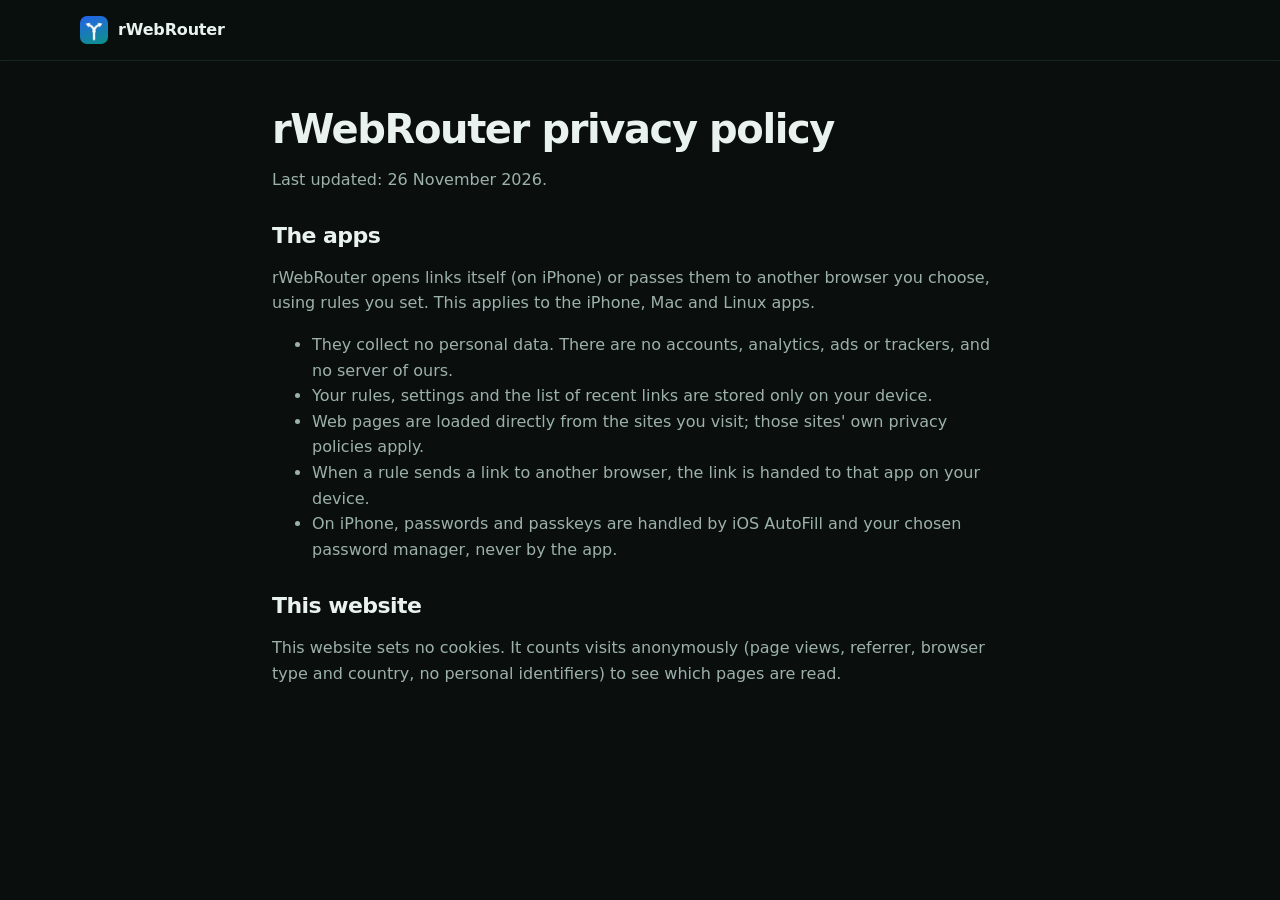
==== privacy.html @ 3b2ba9d4 "site: webrouter.radut.dev e70cd73" ====
<!doctype html>
<html lang="en">
<head>
<meta charset="utf-8">
<meta name="viewport" content="width=device-width, initial-scale=1">
<title>rWebRouter · privacy policy</title>
<link rel="canonical" href="https://webrouter.radut.dev/privacy.html">
<meta name="color-scheme" content="dark light">
<link rel="icon" href="favicon.png" type="image/png">
<link rel="stylesheet" href="style.css?v=3">
<script>try{var t=localStorage.getItem("theme");if(t==="light"||t==="dark")document.documentElement.dataset.theme=t}catch(e){}</script>
<style>.doc{max-width:46rem;padding:48px 0 64px}.doc h1{font-size:clamp(28px,4vw,40px);margin:0 0 8px}.doc h2{font-size:22px;margin:32px 0 8px}.doc p,.doc li{color:var(--muted)}</style>
<script defer src="https://cloud.umami.is/script.js" data-website-id="c5b8f3b9-dc89-4e42-afc2-06ee72310179"></script></head>
<body>
<header class="top"><div class="wrap"><a class="brand" href="./"><img src="media/icon.png" alt="" width="28" height="28">rWebRouter</a></div></header>
<main class="wrap doc">
<h1>rWebRouter privacy policy</h1>
<p>Last updated: 26 November 2026.</p>

<h2>The apps</h2>
<p>rWebRouter opens links itself (on iPhone) or passes them to another browser you choose, using rules you set. This
applies to the iPhone, Mac and Linux apps.</p>
<ul>
<li>They collect no personal data. There are no accounts, analytics, ads or trackers, and no server of ours.</li>
<li>Your rules, settings and the list of recent links are stored only on your device.</li>
<li>Web pages are loaded directly from the sites you visit; those sites' own privacy policies apply.</li>
<li>When a rule sends a link to another browser, the link is handed to that app on your device.</li>
<li>On iPhone, passwords and passkeys are handled by iOS AutoFill and your chosen password manager, never by the app.</li>
</ul>

<h2>This website</h2>
<p>This website sets no cookies. It counts visits anonymously (page views, referrer, browser type and country, no
personal identifiers) to see which pages are read.</p>

</main>
</body>
</html>
---- style.css ----
/* rWebRouter product page. No external fonts or trackers besides the analytics tag: system font stacks only. */
:root {
  --bg: #0a0f0e;
  --bg-2: #0f1716;
  --card: #141e1c;
  --line: #24332f;
  --text: #e9f2ef;
  --muted: #9db1ab;
  --accent: #2fd3a0;
  --accent-2: #3aa8ff;
  --warn: #ffb648;
  --code-bg: #0c1312;
  --shadow: 0 24px 70px rgb(0 0 0 / 50%);
  --glow: radial-gradient(55% 55% at 50% 0%, rgb(47 211 160 / 22%), transparent 70%);
  --radius: 16px;
  --sans: system-ui, -apple-system, "Segoe UI", Roboto, Ubuntu, Cantarell, "Noto Sans", sans-serif;
  --mono: ui-monospace, "SF Mono", "JetBrains Mono", "Cascadia Code", Menlo, Consolas, "DejaVu Sans Mono", monospace;
  color-scheme: dark;
}
:root[data-theme="light"] {
  --bg: #fafcfb;
  --bg-2: #f0f5f3;
  --card: #ffffff;
  --line: #dbe6e2;
  --text: #11201c;
  --muted: #566b65;
  --accent: #0d9b72;
  --accent-2: #1f78d1;
  --warn: #a8610a;
  --code-bg: #f2f7f5;
  --shadow: 0 18px 50px rgb(10 60 45 / 14%);
  --glow: radial-gradient(55% 55% at 50% 0%, rgb(13 155 114 / 14%), transparent 70%);
  color-scheme: light;
}

* { box-sizing: border-box; }
html { scroll-behavior: smooth; }
@media (prefers-reduced-motion: reduce) { html { scroll-behavior: auto; } }
body { margin: 0; background: var(--bg); color: var(--text); font: 16px/1.6 var(--sans); -webkit-font-smoothing: antialiased; }
a { color: var(--accent); text-decoration: none; }
a:hover { text-decoration: underline; }
img, video { max-width: 100%; display: block; }
code, kbd, pre { font-family: var(--mono); }
code { font-size: .92em; background: var(--code-bg); border: 1px solid var(--line); border-radius: 6px; padding: 1px 6px; }
.wrap { width: min(1120px, 100% - 32px); margin-inline: auto; }

/* Header */
.top {
  position: sticky; top: 0; z-index: 10;
  backdrop-filter: saturate(160%) blur(14px);
  background: color-mix(in srgb, var(--bg) 80%, transparent);
  border-bottom: 1px solid color-mix(in srgb, var(--line) 60%, transparent);
}
.top .wrap { display: flex; align-items: center; gap: 20px; height: 60px; }
.brand { display: flex; align-items: center; gap: 10px; color: var(--text); font-weight: 700; letter-spacing: -0.01em; }
.brand img { width: 28px; height: 28px; border-radius: 7px; }
.brand:hover { text-decoration: none; }
.nav { display: flex; gap: 20px; margin-left: auto; font-size: 15px; }
.nav a { color: var(--muted); }
.nav a:hover { color: var(--text); text-decoration: none; }
.theme {
  border: 1px solid var(--line); background: var(--card); color: var(--text);
  width: 36px; height: 36px; border-radius: 10px; cursor: pointer; font-size: 16px; line-height: 1;
}
.top .btn.small { white-space: nowrap; }
@media (max-width: 820px) { .nav { display: none; } .theme { margin-left: auto; } }

/* Buttons */
.btn {
  display: inline-flex; align-items: center; gap: 8px; padding: 12px 20px; border-radius: 12px;
  font-weight: 600; border: 1px solid var(--line); color: var(--text); background: var(--card); font-size: 16px;
  font-family: inherit; line-height: 1.3;
}
.btn:hover { text-decoration: none; border-color: var(--accent); }
.btn.primary { background: linear-gradient(135deg, var(--accent), var(--accent-2)); border: 0; color: #04130e; }
.btn.small { padding: 7px 12px; border-radius: 10px; font-size: 14px; }
.btn[disabled], .btn.disabled { opacity: .62; cursor: not-allowed; border-style: dashed; }
.btn[disabled]:hover { border-color: var(--line); }
.btn svg { width: 18px; height: 18px; fill: currentColor; flex: none; }

/* Hero */
.hero { position: relative; padding: 84px 0 32px; text-align: center; overflow: hidden; }
.hero::before { content: ""; position: absolute; inset: 0; background: var(--glow); pointer-events: none; }
.hero .wrap { position: relative; }
.eyebrow {
  display: inline-flex; gap: 8px; align-items: center; padding: 6px 12px; border-radius: 999px;
  border: 1px solid var(--line); background: var(--card); color: var(--muted); font-size: 13px;
}
.eyebrow b { color: var(--accent); font-weight: 600; }
h1 { margin: 22px auto 16px; max-width: 860px; font-size: clamp(34px, 5.6vw, 62px); line-height: 1.04; letter-spacing: -0.035em; }
h1 span { background: linear-gradient(90deg, var(--accent), var(--accent-2)); -webkit-background-clip: text; background-clip: text; color: transparent; }
.lede { max-width: 680px; margin: 0 auto; color: var(--muted); font-size: clamp(17px, 2.2vw, 20px); }
.cta { display: flex; gap: 12px; justify-content: center; flex-wrap: wrap; margin: 30px 0 12px; }
.platforms { color: var(--muted); font-size: 14px; margin: 6px 0 0; }

/* Product visual + feature tabs */
.stage { margin-top: 48px; }
.stage-media { position: relative; max-width: 940px; margin: 0 auto; }
.stage-media figure { margin: 0; }
.stage-media figure[hidden] { display: none; }
.stage-media figcaption { color: var(--muted); font-size: 14px; margin-top: 14px; }
.window { border-radius: 12px; overflow: hidden; background: #1d1d1f; box-shadow: var(--shadow), 0 0 0 1px var(--line); }
.window img, .window video { width: 100%; height: auto; }
.window.narrow { max-width: 560px; margin: 0 auto; }
.window.menu { max-width: 340px; margin: 0 auto; border-radius: 10px; }
.feature-tabs { display: flex; flex-wrap: wrap; justify-content: center; gap: 6px; margin: 24px auto 0; padding: 5px;
  border: 1px solid var(--line); background: var(--card); border-radius: 14px; width: fit-content; max-width: 100%; }
.feature-tabs button, .tabs button {
  border: 0; background: transparent; color: var(--muted); padding: 8px 14px; border-radius: 10px;
  font: inherit; font-size: 15px; cursor: pointer;
}
.feature-tabs button[aria-selected="true"], .tabs button[aria-selected="true"] { background: var(--accent); color: #04130e; font-weight: 600; }
[role="tabpanel"][hidden] { display: none; }

/* Sections */
section { padding: 80px 0; }
section.alt { background: var(--bg-2); border-block: 1px solid var(--line); }
section[id] { scroll-margin-top: 64px; }
h2 { font-size: clamp(28px, 4vw, 42px); letter-spacing: -0.025em; line-height: 1.12; margin: 0 0 12px; }
h3 { font-size: 20px; margin: 0 0 6px; letter-spacing: -0.01em; }
.kicker { color: var(--accent); font-weight: 600; font-size: 13px; letter-spacing: 0.08em; text-transform: uppercase; margin: 0 0 8px; }
.section-head { max-width: 740px; margin-bottom: 36px; }
.section-head p { color: var(--muted); font-size: 18px; margin: 0; }

.grid { display: grid; grid-template-columns: repeat(auto-fit, minmax(min(100%, 240px), 1fr)); gap: 16px; }
.card { background: var(--card); border: 1px solid var(--line); border-radius: var(--radius); padding: 22px; }
.card p { color: var(--muted); margin: 0; font-size: 15px; }
.card .num { display: inline-grid; place-items: center; width: 30px; height: 30px; border-radius: 9px; margin-bottom: 12px;
  background: color-mix(in srgb, var(--accent) 18%, transparent); color: var(--accent); font-weight: 700; }

/* Rule flow */
.flow { display: grid; grid-template-columns: 1.1fr 1fr; gap: 40px; align-items: start; margin-top: 40px; }
@media (max-width: 860px) { .flow { grid-template-columns: 1fr; } }
.rules { list-style: none; margin: 0; padding: 0; border: 1px solid var(--line); border-radius: var(--radius); background: var(--card); overflow: hidden; }
.rules li { display: grid; grid-template-columns: 28px 1fr auto; gap: 12px; padding: 14px 16px; border-bottom: 1px solid var(--line); align-items: center; }
.rules li:last-child { border-bottom: 0; }
.rules .n { color: var(--muted); font-family: var(--mono); font-size: 13px; }
.rules .what b { display: block; font-weight: 600; }
.rules .what span { color: var(--muted); font-size: 14px; font-family: var(--mono); overflow-wrap: anywhere; }
.rules .to { color: var(--accent); font-size: 14px; white-space: nowrap; }
.pill { display: inline-block; font-size: 12px; font-weight: 600; padding: 1px 8px; border-radius: 999px; margin-right: 6px; font-family: var(--sans);
  background: color-mix(in srgb, var(--accent-2) 20%, transparent); color: var(--accent-2); }
.pill.not { background: color-mix(in srgb, var(--warn) 20%, transparent); color: var(--warn); }
.rules li.fallback { background: var(--bg-2); }
.kinds { width: 100%; border-collapse: collapse; font-size: 15px; }
.kinds th, .kinds td { text-align: left; padding: 9px 10px; border-bottom: 1px solid var(--line); vertical-align: top; }
.kinds th { color: var(--muted); font-size: 12px; text-transform: uppercase; letter-spacing: .06em; }
.kinds td:nth-child(2) { font-family: var(--mono); font-size: 13.5px; overflow-wrap: anywhere; }
.table-scroll { overflow-x: auto; }

/* Platform showcase */
.tabs { display: inline-flex; flex-wrap: wrap; gap: 4px; padding: 4px; border-radius: 12px; background: var(--card); border: 1px solid var(--line); margin-bottom: 28px; }
.platform { display: grid; grid-template-columns: 1fr 1.15fr; gap: 44px; align-items: center; }
.platform.phone-left { grid-template-columns: .8fr 1.2fr; }
@media (max-width: 860px) { .platform, .platform.phone-left { grid-template-columns: 1fr; gap: 28px; } }
.platform ol { margin: 14px 0 0; padding-left: 22px; color: var(--muted); }
.platform li { margin: 8px 0; }
.platform li b { color: var(--text); font-weight: 600; }
.platform .shots { display: grid; gap: 16px; }

/* iPhone frame */
.phone { border-radius: 44px; padding: 11px; background: #050707; box-shadow: var(--shadow), inset 0 0 0 2px #2a3330; width: min(300px, 100%); margin: 0 auto; }
.phone img, .phone video, .phone .screen { border-radius: 34px; width: 100%; aspect-ratio: 1206 / 2622; object-fit: cover; background: #000; }
.phone .screen { display: grid; place-items: center; align-content: center; gap: 14px; text-align: center; color: #b9cbc5; font-size: 15px; padding: 24px;
  background: radial-gradient(80% 50% at 50% 30%, rgb(47 211 160 / 25%), transparent 70%), #0b1110; }
.phone .screen img { width: 84px; height: 84px; border-radius: 20px; aspect-ratio: 1; }
.phones { display: flex; gap: 18px; justify-content: center; flex-wrap: wrap; }
.phones .phone { width: min(250px, 46%); }

/* How-to */
.howto { display: grid; grid-template-columns: repeat(auto-fit, minmax(min(100%, 330px), 1fr)); gap: 16px; }
.howto .card ol { margin: 10px 0 0; padding-left: 20px; color: var(--muted); font-size: 15px; }
.howto .card li { margin: 6px 0; }
.howto .card li b { color: var(--text); }
.howto .tag { font-size: 12px; color: var(--muted); border: 1px solid var(--line); border-radius: 999px; padding: 1px 8px; margin-left: 6px; font-weight: 500; vertical-align: 2px; }

/* Keyboard */
.keys { width: 100%; border-collapse: collapse; background: var(--card); border: 1px solid var(--line); border-radius: var(--radius); overflow: hidden; }
.keys th, .keys td { text-align: left; padding: 11px 16px; border-bottom: 1px solid var(--line); font-size: 15px; }
.keys tr:last-child td { border-bottom: 0; }
.keys th { color: var(--muted); font-weight: 600; font-size: 12px; text-transform: uppercase; letter-spacing: 0.06em; }
kbd {
  display: inline-block; min-width: 1.8em; padding: 2px 8px; border-radius: 6px; font-size: 14px; text-align: center;
  line-height: 1.45; background: var(--bg-2); border: 1px solid var(--line); border-bottom-width: 2px; color: var(--text);
}
kbd .mod { font-family: -apple-system, "SF Pro Text", "Segoe UI Symbol", "Noto Sans Symbols 2", system-ui, sans-serif; font-size: 1.12em; margin-right: .2em; }
.kb-layout { display: grid; grid-template-columns: 1.3fr 1fr; gap: 32px; align-items: start; }
@media (max-width: 900px) { .kb-layout { grid-template-columns: 1fr; } }
.term { border-radius: 12px; background: var(--code-bg); border: 1px solid var(--line); overflow: hidden; }
.term .bar { display: flex; gap: 6px; padding: 10px 12px; border-bottom: 1px solid var(--line); }
.term .bar i { width: 11px; height: 11px; border-radius: 50%; background: var(--line); }
.term pre { margin: 0; padding: 16px; font-size: 13.5px; line-height: 1.6; white-space: pre-wrap; overflow-wrap: anywhere; color: var(--text); }
.term .p { color: var(--accent); user-select: none; }
.term .o { color: var(--muted); }
.snippet { position: relative; }
.copy { position: absolute; top: 8px; right: 8px; border: 1px solid var(--line); background: var(--card); color: var(--muted);
  border-radius: 8px; font-size: 12px; padding: 4px 8px; cursor: pointer; }
.copy:hover { color: var(--text); }

/* Comparison */
.compare { width: 100%; border-collapse: collapse; background: var(--card); border: 1px solid var(--line); border-radius: var(--radius); overflow: hidden; min-width: 560px; }
.compare th, .compare td { padding: 12px 16px; border-bottom: 1px solid var(--line); text-align: center; font-size: 15px; }
.compare th:first-child, .compare td:first-child { text-align: left; }
.compare thead th { font-size: 14px; }
.compare tr:last-child td { border-bottom: 0; }
.yes { color: var(--accent); font-weight: 700; }
.no { color: var(--muted); }
.compare small { display: block; color: var(--muted); font-size: 12px; }

/* Downloads */
.downloads { display: grid; grid-template-columns: repeat(auto-fit, minmax(min(100%, 300px), 1fr)); gap: 16px; }
.downloads .card { display: flex; flex-direction: column; gap: 10px; }
.downloads .card .btn { align-self: flex-start; margin-top: auto; }
.downloads .note { color: var(--muted); font-size: 14px; }

/* FAQ */
.faq { max-width: 820px; }
.faq details { border: 1px solid var(--line); background: var(--card); border-radius: 12px; margin: 0 0 10px; }
.faq summary { cursor: pointer; padding: 16px 20px; font-weight: 600; list-style: none; display: flex; justify-content: space-between; gap: 16px; }
.faq summary::-webkit-details-marker { display: none; }
.faq summary::after { content: "+"; color: var(--accent); font-size: 20px; line-height: 1; }
.faq details[open] summary::after { content: "–"; }
.faq details > div { padding: 0 20px 16px; color: var(--muted); }
.faq details > div p { margin: 0 0 8px; }

/* Closing CTA */
.closing { text-align: center; }
.closing .cta { margin-top: 24px; }

footer { padding: 48px 0 56px; color: var(--muted); font-size: 14px; border-top: 1px solid var(--line); }
.foot { display: grid; grid-template-columns: 1.4fr repeat(3, 1fr); gap: 24px; }
@media (max-width: 760px) { .foot { grid-template-columns: 1fr 1fr; } .foot > div:first-child { grid-column: 1 / -1; } }
.foot h4 { color: var(--text); font-size: 14px; margin: 0 0 10px; }
.foot ul { list-style: none; margin: 0; padding: 0; }
.foot li { margin: 6px 0; }
.foot a { color: var(--muted); }
.foot a:hover { color: var(--text); }
.fine { margin-top: 28px; font-size: 13px; }
@media (max-width: 560px) {
  .rules li { grid-template-columns: 20px 1fr; }
  .rules .to { grid-column: 2; }
}
.iphone-demos { text-align: center; }
.tabs.small { margin-bottom: 18px; justify-content: center; }
.tabs.small button { padding: 6px 10px; font-size: 14px; }
.stage-media .phone { width: min(300px, 80%); }
.phone img, .phone video { height: auto; }
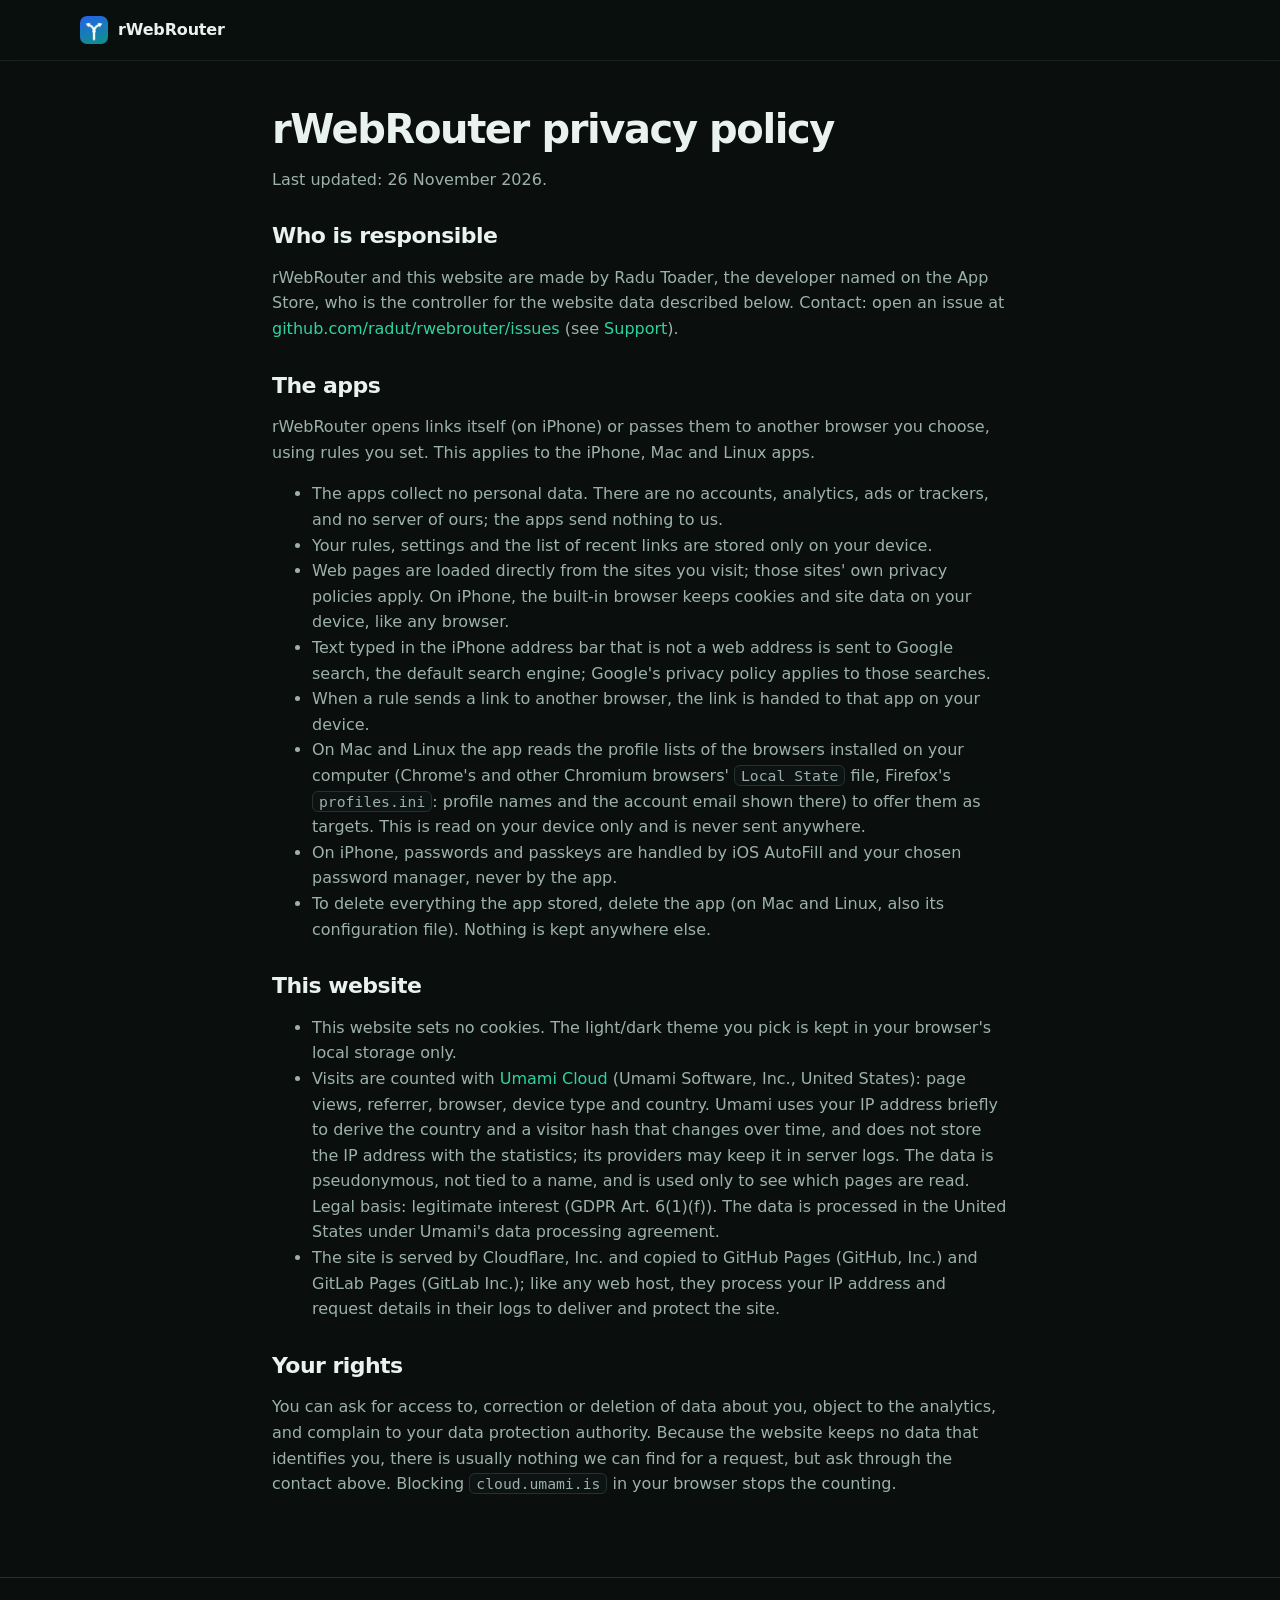
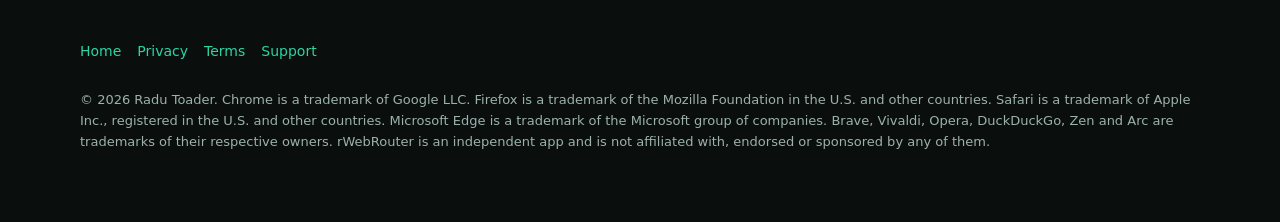
==== commit 3878d180: "site: product page manual" ====
--- a/privacy.html
+++ b/privacy.html
@@ -4,12 +4,12 @@
 <meta charset="utf-8">
 <meta name="viewport" content="width=device-width, initial-scale=1">
 <title>rWebRouter · privacy policy</title>
-<link rel="canonical" href="https://webrouter.radut.dev/privacy.html">
+<link rel="canonical" href="https://radut.github.io/rwebrouter/privacy.html">
 <meta name="color-scheme" content="dark light">
 <link rel="icon" href="favicon.png" type="image/png">
 <link rel="stylesheet" href="style.css?v=3">
 <script>try{var t=localStorage.getItem("theme");if(t==="light"||t==="dark")document.documentElement.dataset.theme=t}catch(e){}</script>
-<style>.doc{max-width:46rem;padding:48px 0 64px}.doc h1{font-size:clamp(28px,4vw,40px);margin:0 0 8px}.doc h2{font-size:22px;margin:32px 0 8px}.doc p,.doc li{color:var(--muted)}</style>
+<style>.doc{max-width:46rem;padding:48px 0 64px}.doc h1{font-size:clamp(28px,4vw,40px);margin:0 0 8px}.doc h2{font-size:22px;margin:32px 0 8px}.doc p,.doc li{color:var(--muted)}.legal{display:flex;gap:16px;flex-wrap:wrap}</style>
 <script defer src="https://cloud.umami.is/script.js" data-website-id="c5b8f3b9-dc89-4e42-afc2-06ee72310179"></script></head>
 <body>
 <header class="top"><div class="wrap"><a class="brand" href="./"><img src="media/icon.png" alt="" width="28" height="28">rWebRouter</a></div></header>
@@ -17,21 +17,54 @@
 <h1>rWebRouter privacy policy</h1>
 <p>Last updated: 26 November 2026.</p>
 
+<h2>Who is responsible</h2>
+<p>rWebRouter and this website are made by Radu Toader, the developer named on the App Store, who is the controller for
+the website data described below. Contact: open an issue at <a href="https://github.com/radut/rwebrouter/issues">github.com/radut/rwebrouter/issues</a>
+(see <a href="support.html">Support</a>).</p>
+
 <h2>The apps</h2>
 <p>rWebRouter opens links itself (on iPhone) or passes them to another browser you choose, using rules you set. This
 applies to the iPhone, Mac and Linux apps.</p>
 <ul>
-<li>They collect no personal data. There are no accounts, analytics, ads or trackers, and no server of ours.</li>
+<li>The apps collect no personal data. There are no accounts, analytics, ads or trackers, and no server of ours; the
+apps send nothing to us.</li>
 <li>Your rules, settings and the list of recent links are stored only on your device.</li>
-<li>Web pages are loaded directly from the sites you visit; those sites' own privacy policies apply.</li>
+<li>Web pages are loaded directly from the sites you visit; those sites' own privacy policies apply. On iPhone, the
+built-in browser keeps cookies and site data on your device, like any browser.</li>
+<li>Text typed in the iPhone address bar that is not a web address is sent to Google search, the default search
+engine; Google's privacy policy applies to those searches.</li>
 <li>When a rule sends a link to another browser, the link is handed to that app on your device.</li>
+<li>On Mac and Linux the app reads the profile lists of the browsers installed on your computer (Chrome's and other
+Chromium browsers' <code>Local State</code> file, Firefox's <code>profiles.ini</code>: profile names and the account
+email shown there) to offer them as targets. This is read on your device only and is never sent anywhere.</li>
 <li>On iPhone, passwords and passkeys are handled by iOS AutoFill and your chosen password manager, never by the app.</li>
+<li>To delete everything the app stored, delete the app (on Mac and Linux, also its configuration file). Nothing is
+kept anywhere else.</li>
 </ul>
 
 <h2>This website</h2>
-<p>This website sets no cookies. It counts visits anonymously (page views, referrer, browser type and country, no
-personal identifiers) to see which pages are read.</p>
+<ul>
+<li>This website sets no cookies. The light/dark theme you pick is kept in your browser's local storage only.</li>
+<li>Visits are counted with <a href="https://umami.is/privacy">Umami Cloud</a> (Umami Software, Inc., United States):
+page views, referrer, browser, device type and country. Umami uses your IP address briefly to derive the country and a
+visitor hash that changes over time, and does not store the IP address with the statistics; its providers may keep it
+in server logs. The data is pseudonymous, not tied to a name, and is used only to see which pages are read. Legal
+basis: legitimate interest (GDPR Art. 6(1)(f)). The data is processed in the United States under Umami's data
+processing agreement.</li>
+<li>The site is served by Cloudflare, Inc. and copied to GitHub Pages (GitHub, Inc.) and GitLab Pages (GitLab Inc.);
+like any web host, they process your IP address and request details in their logs to deliver and protect the site.</li>
+</ul>
 
+<h2>Your rights</h2>
+<p>You can ask for access to, correction or deletion of data about you, object to the analytics, and complain to your
+data protection authority. Because the website keeps no data that identifies you, there is usually nothing we can find
+for a request, but ask through the contact above. Blocking <code>cloud.umami.is</code> in your browser stops the counting.</p>
 </main>
+<footer>
+  <div class="wrap">
+    <p class="legal"><a href="./">Home</a><a href="privacy.html">Privacy</a><a href="terms.html">Terms</a><a href="support.html">Support</a></p>
+    <p class="fine">© 2026 Radu Toader. Chrome is a trademark of Google LLC. Firefox is a trademark of the Mozilla Foundation in the U.S. and other countries. Safari is a trademark of Apple Inc., registered in the U.S. and other countries. Microsoft Edge is a trademark of the Microsoft group of companies. Brave, Vivaldi, Opera, DuckDuckGo, Zen and Arc are trademarks of their respective owners. rWebRouter is an independent app and is not affiliated with, endorsed or sponsored by any of them.</p>
+  </div>
+</footer>
 </body>
 </html>
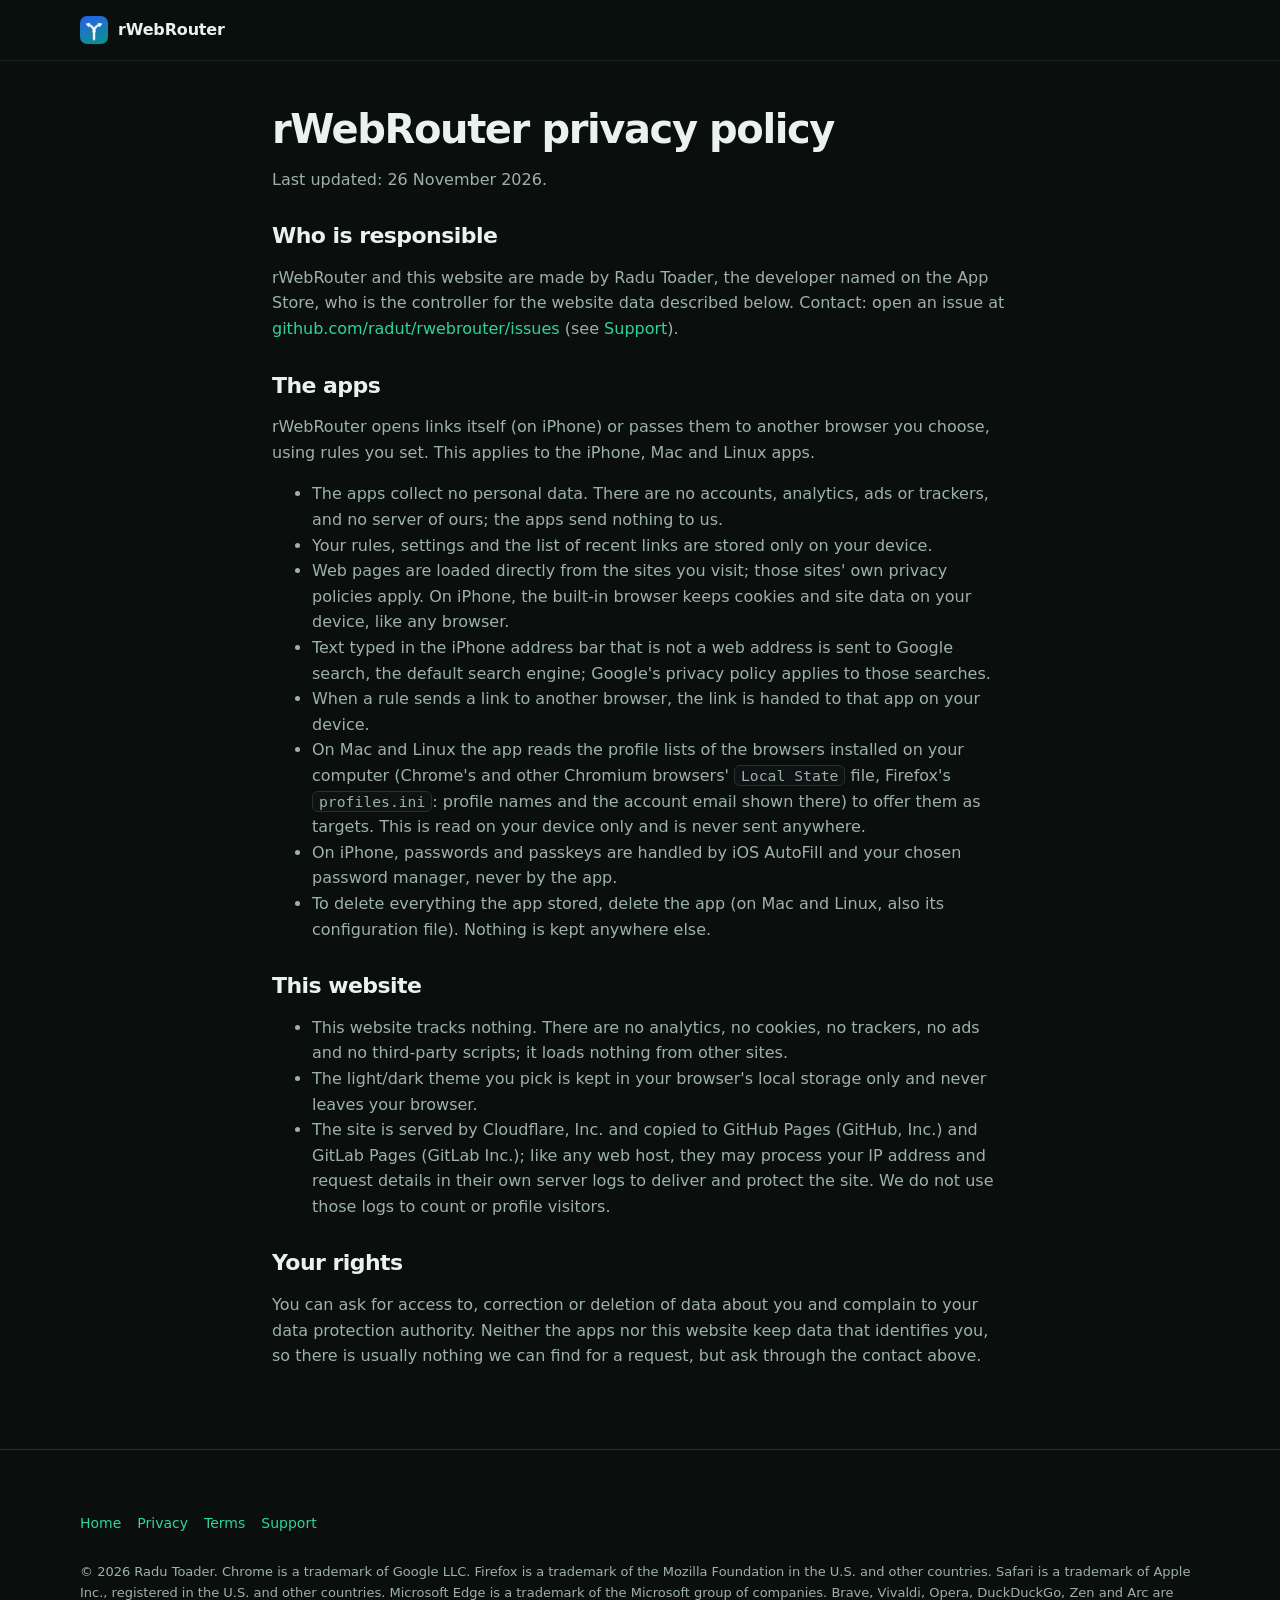
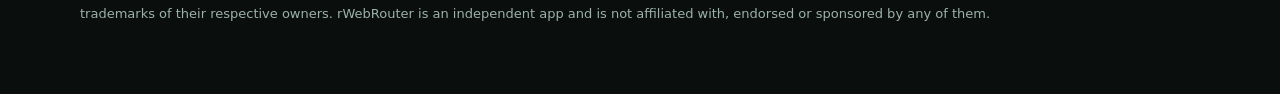
==== commit 42ddbb57: "site: product page manual" ====
--- a/privacy.html
+++ b/privacy.html
@@ -10,7 +10,7 @@
 <link rel="stylesheet" href="style.css?v=3">
 <script>try{var t=localStorage.getItem("theme");if(t==="light"||t==="dark")document.documentElement.dataset.theme=t}catch(e){}</script>
 <style>.doc{max-width:46rem;padding:48px 0 64px}.doc h1{font-size:clamp(28px,4vw,40px);margin:0 0 8px}.doc h2{font-size:22px;margin:32px 0 8px}.doc p,.doc li{color:var(--muted)}.legal{display:flex;gap:16px;flex-wrap:wrap}</style>
-<script defer src="https://cloud.umami.is/script.js" data-website-id="c5b8f3b9-dc89-4e42-afc2-06ee72310179"></script></head>
+</head>
 <body>
 <header class="top"><div class="wrap"><a class="brand" href="./"><img src="media/icon.png" alt="" width="28" height="28">rWebRouter</a></div></header>
 <main class="wrap doc">
@@ -44,21 +44,18 @@
 
 <h2>This website</h2>
 <ul>
-<li>This website sets no cookies. The light/dark theme you pick is kept in your browser's local storage only.</li>
-<li>Visits are counted with <a href="https://umami.is/privacy">Umami Cloud</a> (Umami Software, Inc., United States):
-page views, referrer, browser, device type and country. Umami uses your IP address briefly to derive the country and a
-visitor hash that changes over time, and does not store the IP address with the statistics; its providers may keep it
-in server logs. The data is pseudonymous, not tied to a name, and is used only to see which pages are read. Legal
-basis: legitimate interest (GDPR Art. 6(1)(f)). The data is processed in the United States under Umami's data
-processing agreement.</li>
+<li>This website tracks nothing. There are no analytics, no cookies, no trackers, no ads and no third-party scripts;
+it loads nothing from other sites.</li>
+<li>The light/dark theme you pick is kept in your browser's local storage only and never leaves your browser.</li>
 <li>The site is served by Cloudflare, Inc. and copied to GitHub Pages (GitHub, Inc.) and GitLab Pages (GitLab Inc.);
-like any web host, they process your IP address and request details in their logs to deliver and protect the site.</li>
+like any web host, they may process your IP address and request details in their own server logs to deliver and
+protect the site. We do not use those logs to count or profile visitors.</li>
 </ul>
 
 <h2>Your rights</h2>
-<p>You can ask for access to, correction or deletion of data about you, object to the analytics, and complain to your
-data protection authority. Because the website keeps no data that identifies you, there is usually nothing we can find
-for a request, but ask through the contact above. Blocking <code>cloud.umami.is</code> in your browser stops the counting.</p>
+<p>You can ask for access to, correction or deletion of data about you and complain to your data protection
+authority. Neither the apps nor this website keep data that identifies you, so there is usually nothing we can find
+for a request, but ask through the contact above.</p>
 </main>
 <footer>
   <div class="wrap">
--- a/style.css
+++ b/style.css
@@ -1,4 +1,4 @@
-/* rWebRouter product page. No external fonts or trackers besides the analytics tag: system font stacks only. */
+/* rWebRouter product page. No external fonts, scripts or trackers: system font stacks only. */
 :root {
   --bg: #0a0f0e;
   --bg-2: #0f1716;
